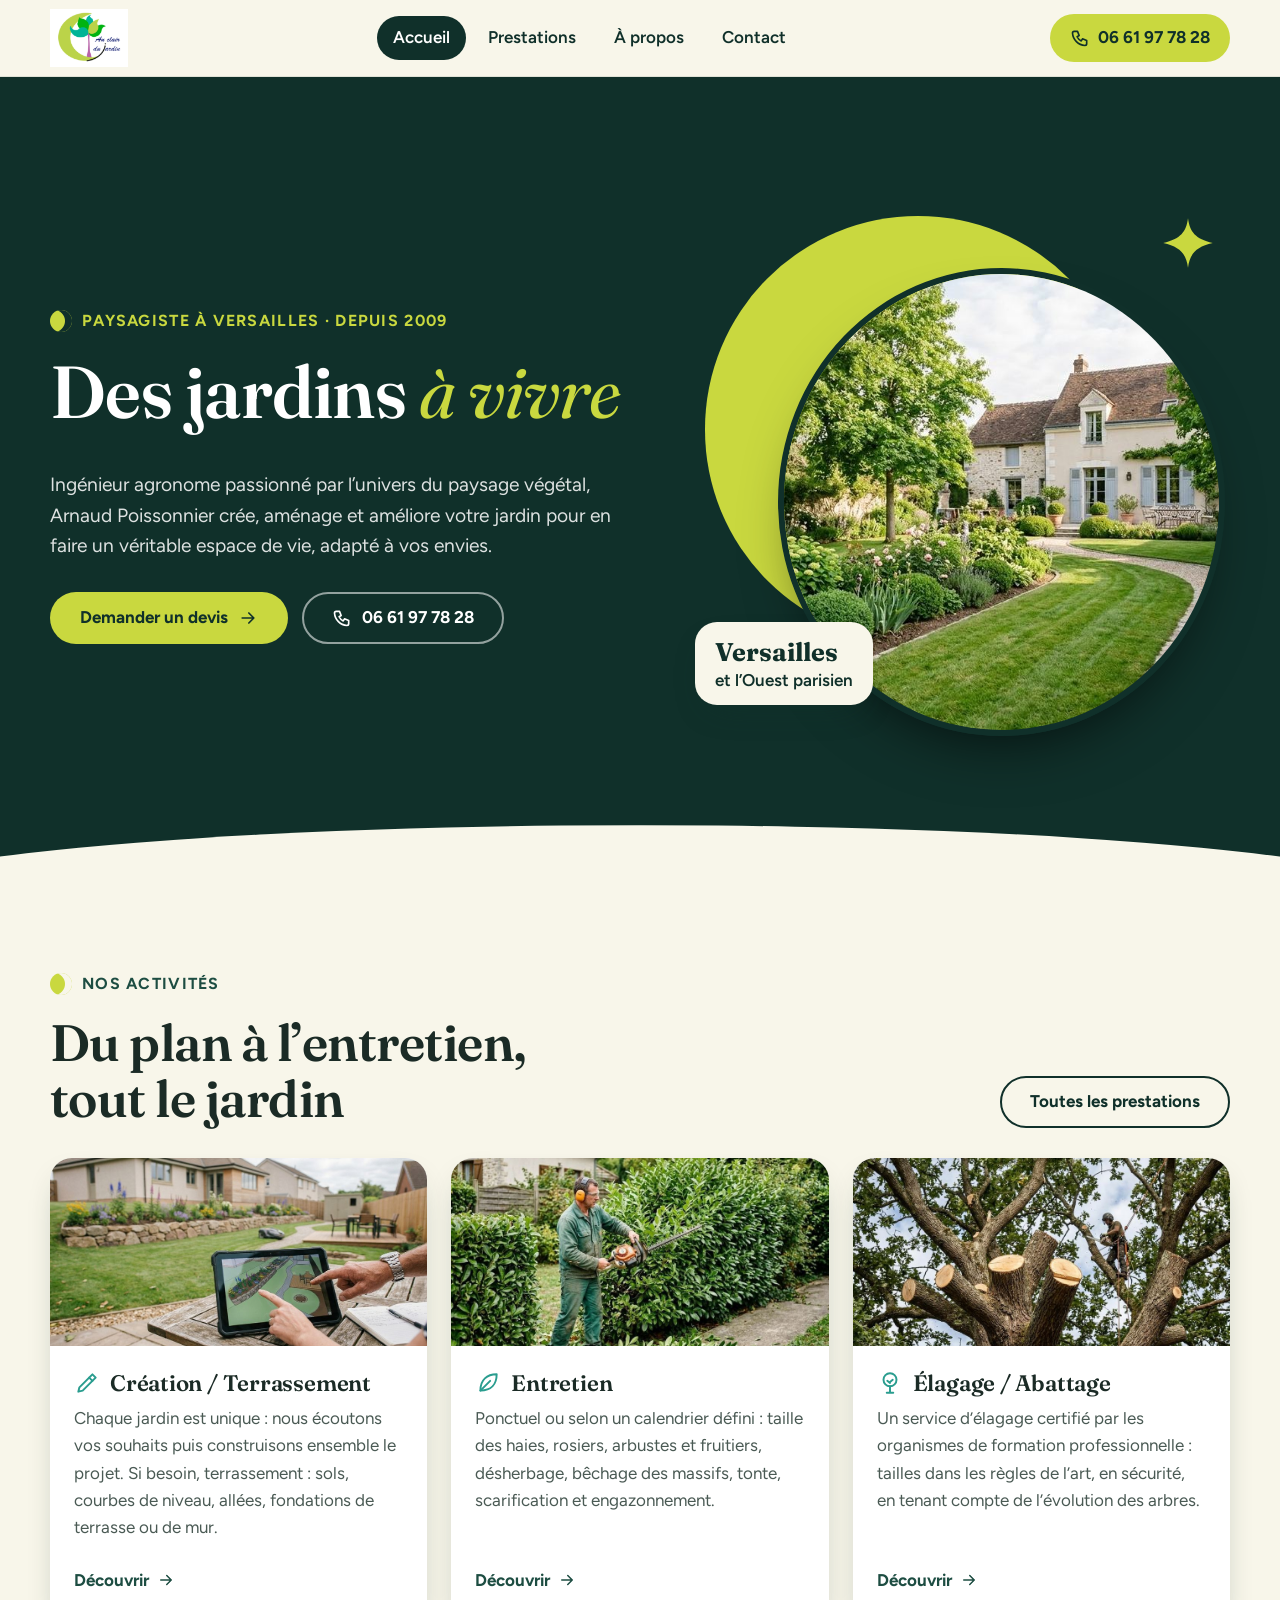
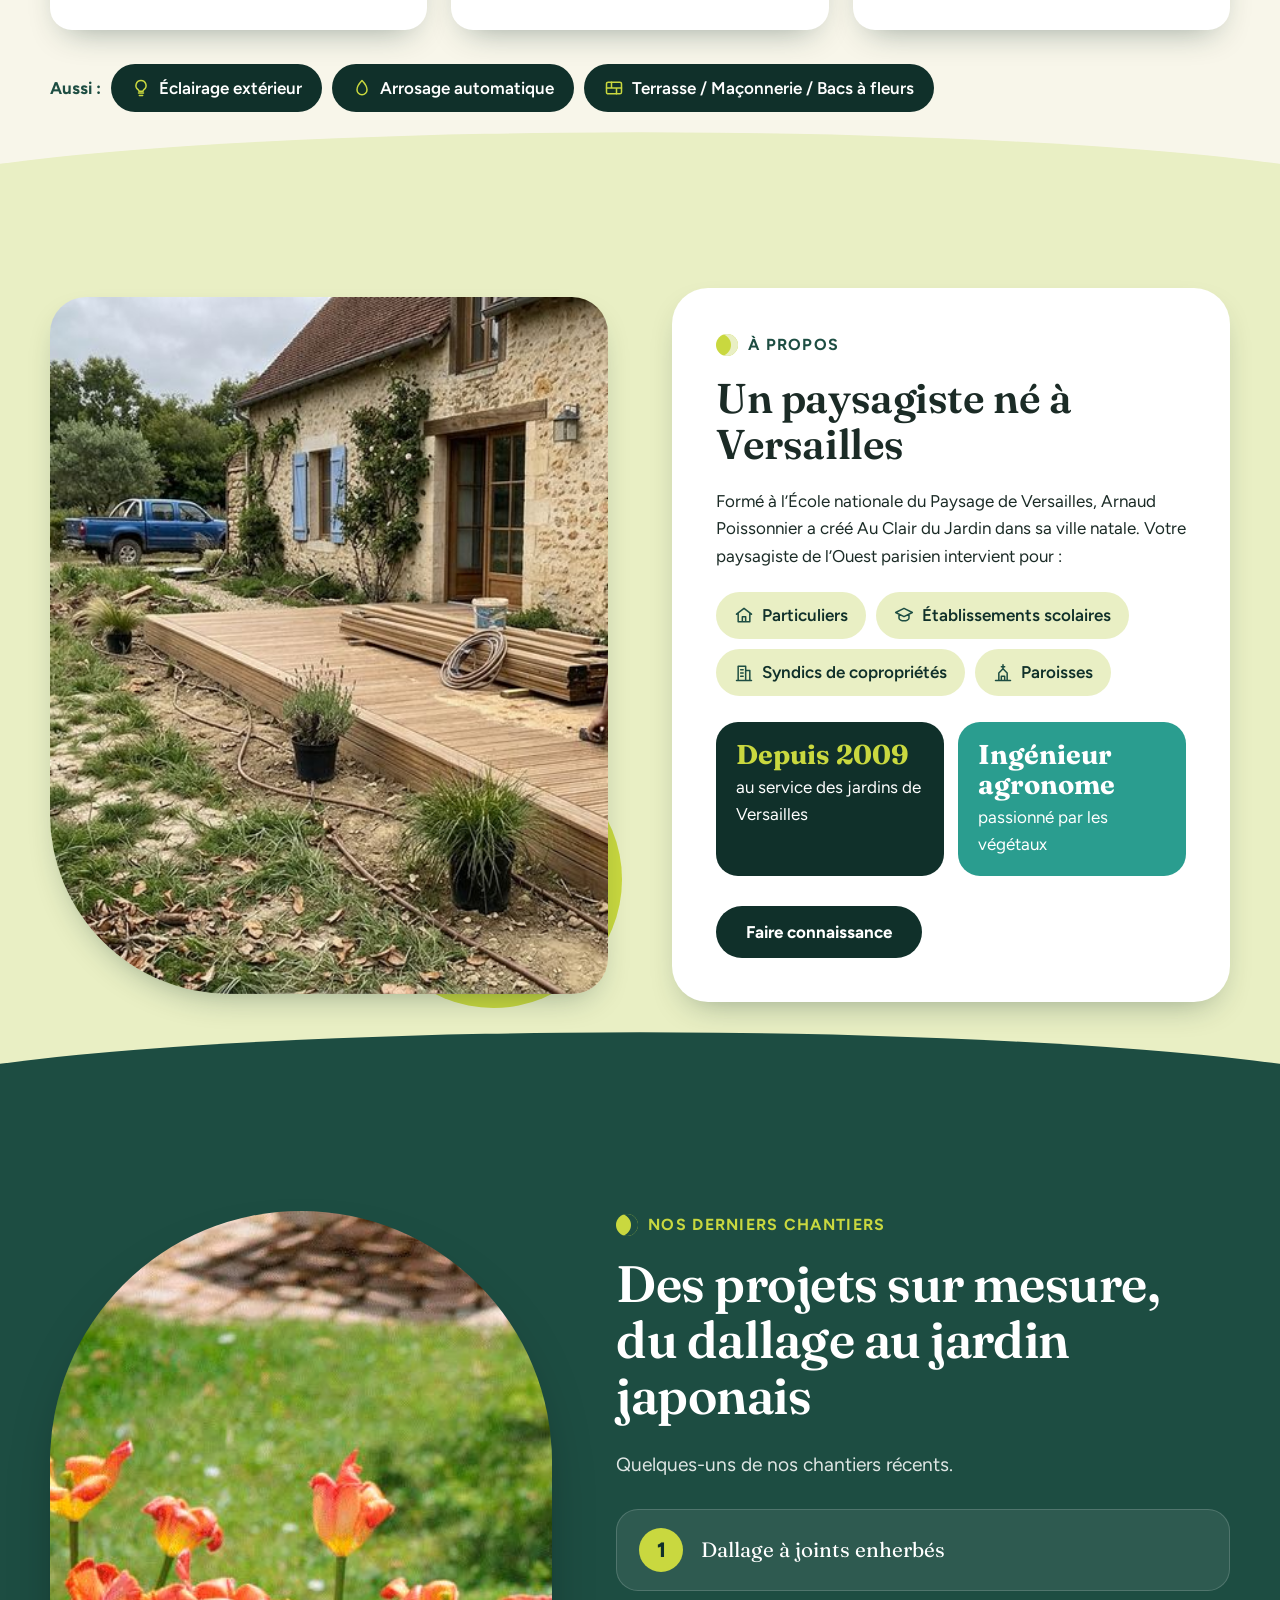
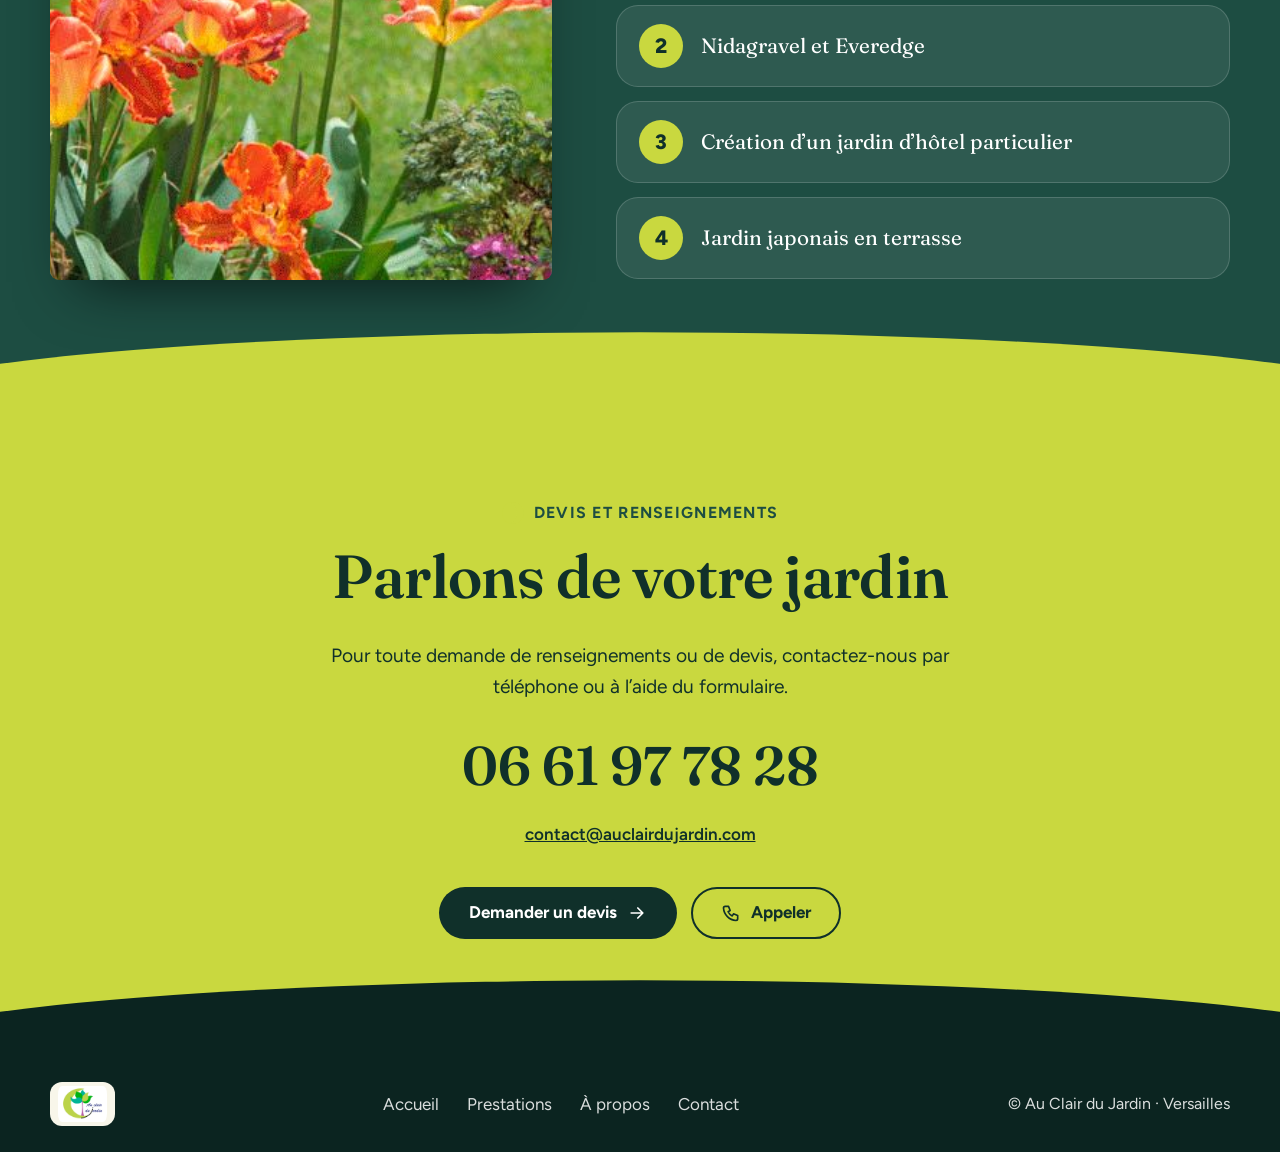
==== index.html @ 2cc24bfe "Maquette : accueil, styles, scripts, images, outil de test Co-Authored-By: Claude Sonnet 5.5 <norepl" ====
<!DOCTYPE html>
<html lang="fr">
<head>
<meta charset="utf-8">
<meta name="viewport" content="width=device-width,initial-scale=1">
<title>Au Clair du Jardin – Paysagiste à Versailles</title>
<meta name="description" content="Au Clair du Jardin, paysagiste à Versailles : création et terrassement, entretien, élagage, éclairage, arrosage, terrasses et maçonnerie paysagère.">
<meta name="robots" content="noindex, nofollow">
<link rel="icon" href="images/logo.png" type="image/png">
<link rel="preconnect" href="https://fonts.googleapis.com">
<link rel="preconnect" href="https://fonts.gstatic.com" crossorigin>
<link rel="stylesheet" href="https://fonts.googleapis.com/css2?family=Figtree:wght@400;600;700;800&family=Fraunces:ital,opsz,wght@0,9..144,500;0,9..144,600;1,9..144,400&display=swap">
<link rel="stylesheet" href="css/style.css">
</head>
<body>
<svg width="0" height="0" style="position:absolute" aria-hidden="true" focusable="false">
  <symbol id="i-tel" viewBox="0 0 24 24"><path fill="none" stroke="currentColor" stroke-width="2" stroke-linecap="round" stroke-linejoin="round" d="M5 4h4l2 5-2.5 1.5a11 11 0 0 0 5 5L15 13l5 2v4a2 2 0 0 1-2 2A16 16 0 0 1 3 6a2 2 0 0 1 2-2z"/></symbol>
  <symbol id="i-plan" viewBox="0 0 24 24"><g fill="none" stroke="currentColor" stroke-width="1.8" stroke-linecap="round" stroke-linejoin="round"><path d="M4 20l1-4L17 4l3 3L8 19z"/><path d="M14 7l3 3"/></g></symbol>
  <symbol id="i-feuille" viewBox="0 0 24 24"><g fill="none" stroke="currentColor" stroke-width="1.8" stroke-linecap="round" stroke-linejoin="round"><path d="M5 19C5 9 11 4 20 4c0 9-5 15-15 15z"/><path d="M5 19l9-9"/></g></symbol>
  <symbol id="i-arbre" viewBox="0 0 24 24"><g fill="none" stroke="currentColor" stroke-width="1.8" stroke-linecap="round" stroke-linejoin="round"><circle cx="12" cy="9" r="6"/><path d="M12 15v6M9 21h6M12 12l-2.5-2M12 11l2.5-2"/></g></symbol>
  <symbol id="i-lampe" viewBox="0 0 24 24"><g fill="none" stroke="currentColor" stroke-width="1.8" stroke-linecap="round" stroke-linejoin="round"><path d="M9 18h6M10 21h4M12 3a6 6 0 0 0-3.5 10.9c.6.5 1 1.2 1 2.1h5c0-.9.4-1.6 1-2.1A6 6 0 0 0 12 3z"/></g></symbol>
  <symbol id="i-goutte" viewBox="0 0 24 24"><g fill="none" stroke="currentColor" stroke-width="1.8" stroke-linecap="round" stroke-linejoin="round"><path d="M12 3s6 6.2 6 11a6 6 0 0 1-12 0c0-4.800 6-11 6-11z"/></g></symbol>
  <symbol id="i-briques" viewBox="0 0 24 24"><g fill="none" stroke="currentColor" stroke-width="1.8" stroke-linecap="round" stroke-linejoin="round"><rect x="3" y="5" width="18" height="14" rx="2"/><path d="M3 12h18M9 5v7M15 12v7"/></g></symbol>
  <symbol id="i-maison" viewBox="0 0 24 24"><g fill="none" stroke="currentColor" stroke-width="1.8" stroke-linecap="round" stroke-linejoin="round"><path d="M3 11l9-7 9 7M5 10v10h14V10M10 20v-6h4v6"/></g></symbol>
  <symbol id="i-ecole" viewBox="0 0 24 24"><g fill="none" stroke="currentColor" stroke-width="1.8" stroke-linecap="round" stroke-linejoin="round"><path d="M2 9l10-5 10 5-10 5zM6 11v5c0 1.500 3 3 6 3s6-1.500 6-3v-5"/></g></symbol>
  <symbol id="i-immeuble" viewBox="0 0 24 24"><g fill="none" stroke="currentColor" stroke-width="1.8" stroke-linecap="round" stroke-linejoin="round"><path d="M5 21V4h9v17M14 9h5v12M3 21h18M8 8h3M8 12h3M8 16h3"/></g></symbol>
  <symbol id="i-eglise" viewBox="0 0 24 24"><g fill="none" stroke="currentColor" stroke-width="1.8" stroke-linecap="round" stroke-linejoin="round"><path d="M12 2v5M10 4.500h4M7 21V12l5-5 5 5v9M3 21h18M10 21v-5h4v5"/></g></symbol>
  <symbol id="i-fleche" viewBox="0 0 24 24"><path fill="none" stroke="currentColor" stroke-width="2" stroke-linecap="round" stroke-linejoin="round" d="M5 12h14M13 6l6 6-6 6"/></symbol>
  <symbol id="i-etoile" viewBox="0 0 24 24"><path fill="currentColor" d="M12 1c.8 6 3.200 9.200 11 11-7.800 1.800-10.200 5-11 11-.8-6-3.200-9.200-11-11 7.800-1.800 10.200-5 11-11z"/></symbol>
</svg>
<a class="skip" href="#contenu">Aller au contenu</a>

<header class="site-header">
  <div class="wrap bar">
    <a class="logo" href="index.html" aria-label="Au Clair du Jardin – accueil"><img src="images/logo.png" width="263" height="195" alt="Au Clair du Jardin"></a>
    <nav class="nav" id="nav" aria-label="Navigation principale">
      <ul class="nav-list">
        <li><a href="index.html" aria-current="page">Accueil</a></li>
        <li><a href="prestations.html">Prestations</a></li>
        <li><a href="a-propos.html">À propos</a></li>
        <li><a href="contact.html">Contact</a></li>
      </ul>
    </nav>
    <div class="bar-actions">
      <a class="call" href="tel:+33661977828" aria-label="Appeler le 06 61 97 78 28"><svg aria-hidden="true"><use href="#i-tel"/></svg><span>06 61 97 78 28</span></a>
      <button class="burger" type="button" aria-expanded="false" aria-controls="nav" aria-label="Ouvrir le menu"><span></span><span></span><span></span></button>
    </div>
  </div>
</header>

<main id="contenu">

<section class="s s-dark hero" aria-labelledby="t-hero">
  <div class="wrap hero-grid">
    <div>
      <span class="eyebrow">Paysagiste à Versailles · depuis 2009</span>
      <h1 id="t-hero">Des jardins <em>à vivre</em></h1>
      <p class="lead">Ingénieur agronome passionné par l’univers du paysage végétal, Arnaud Poissonnier crée, aménage et améliore votre jardin pour en faire un véritable espace de vie, adapté à vos envies.</p>
      <div class="actions">
        <a class="btn btn-lune" href="contact.html">Demander un devis <svg aria-hidden="true"><use href="#i-fleche"/></svg></a>
        <a class="btn btn-contour" href="tel:+33661977828"><svg aria-hidden="true"><use href="#i-tel"/></svg>06 61 97 78 28</a>
      </div>
    </div>
    <div class="moon">
      <div class="photo"><img src="images/jardin-entretien.jpg" width="1100" height="600" alt="Jardin paysager avec allée de gravier, pelouse tondue et massifs fleuris devant une maison de pierre"></div>
      <svg class="etoile" aria-hidden="true"><use href="#i-etoile"/></svg>
      <div class="badge"><b>Versailles</b>et l’Ouest parisien</div>
    </div>
  </div>
</section>

<section class="s prest" id="prestations" aria-labelledby="t-prest">
  <div class="wrap">
    <div class="tete rv">
      <div>
        <span class="eyebrow">Nos activités</span>
        <h2 id="t-prest">Du plan à l’entretien, tout le jardin</h2>
      </div>
      <a class="btn btn-contour-nuit" href="prestations.html">Toutes les prestations</a>
    </div>
    <div class="cartes">
      <article class="carte rv">
        <div class="vis"><img src="images/conception-jardin.jpg" width="1000" height="545" loading="lazy" alt="Projet de jardin présenté sur une tablette, devant un jardin aménagé"></div>
        <div class="corps"><h3><svg aria-hidden="true"><use href="#i-plan"/></svg>Création / Terrassement</h3>
        <p>Chaque jardin est unique : nous écoutons vos souhaits puis construisons ensemble le projet. Si besoin, terrassement : sols, courbes de niveau, allées, fondations de terrasse ou de mur.</p>
        <a class="plus" href="prestations.html#creation">Découvrir <svg width="18" height="18" aria-hidden="true"><use href="#i-fleche"/></svg></a></div>
      </article>
      <article class="carte rv">
        <div class="vis"><img src="images/taille-haies.jpg" width="900" height="672" loading="lazy" alt="Jardinier taillant une haie au taille-haie électrique"></div>
        <div class="corps"><h3><svg aria-hidden="true"><use href="#i-feuille"/></svg>Entretien</h3>
        <p>Ponctuel ou selon un calendrier défini : taille des haies, rosiers, arbustes et fruitiers, désherbage, bêchage des massifs, tonte, scarification et engazonnement.</p>
        <a class="plus" href="prestations.html#entretien">Découvrir <svg width="18" height="18" aria-hidden="true"><use href="#i-fleche"/></svg></a></div>
      </article>
      <article class="carte rv">
        <div class="vis"><img src="images/elagage-arbre.jpg" width="900" height="491" loading="lazy" alt="Grand arbre élagué, avec un grimpeur dans la couronne"></div>
        <div class="corps"><h3><svg aria-hidden="true"><use href="#i-arbre"/></svg>Élagage / Abattage</h3>
        <p>Un service d’élagage certifié par les organismes de formation professionnelle : tailles dans les règles de l’art, en sécurité, en tenant compte de l’évolution des arbres.</p>
        <a class="plus" href="prestations.html#elagage">Découvrir <svg width="18" height="18" aria-hidden="true"><use href="#i-fleche"/></svg></a></div>
      </article>
    </div>
    <ul class="aussi rv">
      <li><span>Aussi :</span></li>
      <li><a href="prestations.html#eclairage"><svg aria-hidden="true"><use href="#i-lampe"/></svg>Éclairage extérieur</a></li>
      <li><a href="prestations.html#arrosage"><svg aria-hidden="true"><use href="#i-goutte"/></svg>Arrosage automatique</a></li>
      <li><a href="prestations.html#terrasse"><svg aria-hidden="true"><use href="#i-briques"/></svg>Terrasse / Maçonnerie / Bacs à fleurs</a></li>
    </ul>
  </div>
</section>

<section class="s apropos" aria-labelledby="t-ap">
  <div class="wrap ap-grid">
    <div class="ap-photo rv"><img src="images/terrasse-bois.jpg" width="1000" height="545" loading="lazy" alt="Pose d’une terrasse en bois devant une maison de pierre aux volets bleus"></div>
    <div class="carte-ap rv">
      <span class="eyebrow">À propos</span>
      <h2 id="t-ap">Un paysagiste né à Versailles</h2>
      <p>Formé à l’École nationale du Paysage de Versailles, Arnaud Poissonnier a créé Au Clair du Jardin dans sa ville natale. Votre paysagiste de l’Ouest parisien intervient pour :</p>
      <ul class="pour">
        <li><svg aria-hidden="true"><use href="#i-maison"/></svg>Particuliers</li>
        <li><svg aria-hidden="true"><use href="#i-ecole"/></svg>Établissements scolaires</li>
        <li><svg aria-hidden="true"><use href="#i-immeuble"/></svg>Syndics de copropriétés</li>
        <li><svg aria-hidden="true"><use href="#i-eglise"/></svg>Paroisses</li>
      </ul>
      <div class="faits">
        <div class="fait"><b>Depuis 2009</b>au service des jardins de Versailles</div>
        <div class="fait"><b>Ingénieur agronome</b>passionné par les végétaux</div>
      </div>
      <div class="actions"><a class="btn btn-nuit" href="a-propos.html">Faire connaissance</a></div>
    </div>
  </div>
</section>

<section class="s s-dark chantiers" aria-labelledby="t-ch">
  <div class="wrap ch-grid">
    <div class="ch-photo rv"><img src="images/tulipes-jardin.jpg" width="1000" height="465" loading="lazy" alt="Tulipes orange et roses dans un massif, au bord d’une pelouse"></div>
    <div class="rv">
      <span class="eyebrow">Nos derniers chantiers</span>
      <h2 id="t-ch">Des projets sur mesure, du dallage au jardin japonais</h2>
      <p class="lead">Quelques-uns de nos chantiers récents.</p>
      <ol class="ch-liste">
        <li>Dallage à joints enherbés</li>
        <li>Nidagravel et Everedge</li>
        <li>Création d’un jardin d’hôtel particulier</li>
        <li>Jardin japonais en terrasse</li>
      </ol>
    </div>
  </div>
</section>

<section class="s cta" aria-labelledby="t-cta">
  <div class="wrap rv">
    <span class="eyebrow">Devis et renseignements</span>
    <h2 id="t-cta">Parlons de votre jardin</h2>
    <p class="lead" style="margin-inline:auto;color:var(--nuit)">Pour toute demande de renseignements ou de devis, contactez-nous par téléphone ou à l’aide du formulaire.</p>
    <a class="tel" href="tel:+33661977828">06 61 97 78 28</a>
    <a class="mail" href="mailto:contact@auclairdujardin.com">contact@auclairdujardin.com</a>
    <div class="actions">
      <a class="btn btn-nuit" href="contact.html">Demander un devis <svg aria-hidden="true"><use href="#i-fleche"/></svg></a>
      <a class="btn btn-contour-nuit" href="tel:+33661977828"><svg aria-hidden="true"><use href="#i-tel"/></svg>Appeler</a>
    </div>
  </div>
</section>

</main>

<footer class="site-footer">
  <div class="wrap pied">
    <img src="images/logo.png" width="263" height="195" alt="Au Clair du Jardin" loading="lazy">
    <ul>
      <li><a href="index.html">Accueil</a></li>
      <li><a href="prestations.html">Prestations</a></li>
      <li><a href="a-propos.html">À propos</a></li>
      <li><a href="contact.html">Contact</a></li>
    </ul>
    <small>© Au Clair du Jardin · Versailles</small>
  </div>
</footer>
<script src="js/main.js"></script>
</body>
</html>
---- css/style.css ----
:root{
  --nuit:#10302A;--nuit-2:#0B2420;--foret:#1D4D42;--lune:#C9D83F;--lune-pale:#E9EFC4;
  --creme:#F8F6EA;--blanc:#FFFFFF;--encre:#1B2B26;--gris:#4A5A54;--teal:#2A9D8F;--prune:#7B4A86;
  --r:22px;--r-lg:36px;--ombre:0 14px 34px -16px rgba(16,48,42,.45);
  --titre:"Fraunces",Georgia,"Times New Roman",serif;--texte:"Figtree",system-ui,-apple-system,"Segoe UI",Roboto,sans-serif;
  --h-header:76px;--wrap:1180px;
}
*{box-sizing:border-box}
html{scroll-behavior:smooth;scroll-padding-top:calc(var(--h-header) + 12px)}
body{margin:0;font-family:var(--texte);font-size:1.0625rem;line-height:1.6;color:var(--encre);background:var(--creme);-webkit-text-size-adjust:100%}
img{max-width:100%;height:auto;display:block}
a{color:inherit}
h1,h2,h3{font-family:var(--titre);font-weight:600;line-height:1.1;margin:0 0 .5em;letter-spacing:-.01em}
h1{font-size:clamp(2.6rem,6vw,4.6rem)}
h2{font-size:clamp(2rem,4vw,3.2rem)}
h3{font-size:1.4rem}
p{margin:0 0 1em}
em{font-style:italic;color:inherit}
.wrap{width:min(100% - 40px,var(--wrap));margin-inline:auto}
:focus-visible{outline:3px solid var(--teal);outline-offset:3px;border-radius:6px}
.sr{position:absolute;width:1px;height:1px;overflow:hidden;clip:rect(0 0 0 0);white-space:nowrap}
.skip{position:absolute;left:12px;top:-60px;background:var(--nuit);color:#fff;padding:12px 18px;border-radius:12px;z-index:200}
.skip:focus{top:10px}

/* Boutons */
.btn{display:inline-flex;align-items:center;justify-content:center;gap:10px;min-height:52px;padding:0 28px;border-radius:999px;font-weight:700;font-size:1.0625rem;text-decoration:none;border:2px solid transparent;cursor:pointer;transition:transform .2s,background .2s,color .2s,box-shadow .2s}
.btn:hover{transform:translateY(-2px)}
.btn svg{width:20px;height:20px;flex:none}
.btn-lune{background:var(--lune);color:var(--nuit)}
.btn-lune:hover{background:#D8E659;box-shadow:0 10px 24px -10px rgba(201,216,63,.8)}
.btn-contour{border-color:rgba(255,255,255,.55);color:#fff}
.btn-contour:hover{background:rgba(255,255,255,.12)}
.btn-nuit{background:var(--nuit);color:#fff}
.btn-nuit:hover{background:var(--foret)}
.btn-contour-nuit{border-color:var(--nuit);color:var(--nuit)}
.btn-contour-nuit:hover{background:rgba(16,48,42,.08)}

/* En-tête */
.site-header{position:sticky;top:0;z-index:100;background:rgba(248,246,234,.96);backdrop-filter:blur(8px);border-bottom:1px solid rgba(16,48,42,.1)}
.bar{display:flex;align-items:center;justify-content:space-between;gap:16px;height:var(--h-header)}
.logo{display:flex;align-items:center;flex:none}
.logo img{height:58px;width:auto}
.nav-list{display:flex;gap:6px;list-style:none;margin:0;padding:0}
.nav-list a{display:flex;align-items:center;min-height:44px;padding:0 16px;border-radius:999px;text-decoration:none;font-weight:600;color:var(--nuit);transition:background .2s}
.nav-list a:hover{background:var(--lune-pale)}
.nav-list a[aria-current="page"]{background:var(--nuit);color:#fff}
.bar-actions{display:flex;align-items:center;gap:10px}
.call{display:inline-flex;align-items:center;gap:8px;min-height:48px;padding:0 20px;border-radius:999px;background:var(--lune);color:var(--nuit);font-weight:700;text-decoration:none;white-space:nowrap}
.call:hover{background:#D8E659}
.call svg{width:20px;height:20px}
.burger{display:none;width:48px;height:48px;border:2px solid var(--nuit);border-radius:50%;background:transparent;cursor:pointer;align-items:center;justify-content:center;flex-direction:column;gap:5px;padding:0}
.burger span{display:block;width:20px;height:2px;background:var(--nuit);border-radius:2px;transition:transform .25s,opacity .2s}
.burger[aria-expanded="true"] span:nth-child(1){transform:translateY(7px) rotate(45deg)}
.burger[aria-expanded="true"] span:nth-child(2){opacity:0}
.burger[aria-expanded="true"] span:nth-child(3){transform:translateY(-7px) rotate(-45deg)}

/* Sections et transitions courbes */
.s{position:relative;background:var(--bg);color:var(--fg,var(--encre));min-height:100svh;padding:clamp(48px,5.5vw,76px) 0 clamp(72px,7.5vw,104px);display:flex;align-items:center}
.s>.wrap{width:min(100% - 40px,var(--wrap))}
.s::after{content:"";position:absolute;left:0;right:0;bottom:-1px;height:clamp(40px,6vw,84px);background:var(--next);clip-path:ellipse(62% 100% at 50% 100%);pointer-events:none}
.s-dark{--fg:#fff}
.eyebrow{display:inline-flex;align-items:center;gap:10px;font-weight:700;letter-spacing:.08em;text-transform:uppercase;font-size:1rem;color:var(--foret);margin-bottom:18px}
.eyebrow::before{content:"";width:22px;height:22px;border-radius:50%;background:var(--lune);box-shadow:inset -7px 0 0 0 var(--bg)}
.s-dark .eyebrow{color:var(--lune)}
.lead{font-size:1.2rem;color:var(--gris);max-width:58ch}
.s-dark .lead{color:rgba(255,255,255,.86)}

/* Héro */
.hero{--bg:var(--nuit);--next:var(--creme);min-height:calc(100svh - var(--h-header))}
.hero-grid{display:grid;grid-template-columns:1.05fr .95fr;gap:clamp(32px,5vw,72px);align-items:center}
.hero h1{color:#fff}
.hero h1 em{color:var(--lune);font-weight:400}
.actions{display:flex;flex-wrap:wrap;gap:14px;margin-top:30px}
.moon{position:relative;width:min(100%,520px);aspect-ratio:1;margin-inline:auto}
.moon::before{content:"";position:absolute;inset:0 18% 18% 0;border-radius:50%;background:var(--lune)}
.moon .photo{position:absolute;inset:10% 0 0 14%;border-radius:50%;overflow:hidden;box-shadow:0 30px 60px -28px rgba(0,0,0,.7);border:6px solid var(--nuit)}
.moon .photo img{width:100%;height:100%;object-fit:cover}
.moon .etoile{position:absolute;right:2%;top:0;width:54px;height:54px;color:var(--lune)}
.badge{position:absolute;left:-2%;bottom:6%;background:var(--creme);color:var(--nuit);border-radius:var(--r);padding:14px 20px;box-shadow:var(--ombre);font-weight:600;line-height:1.3}
.badge b{display:block;font-family:var(--titre);font-size:1.6rem}

/* Prestations */
.prest{--bg:var(--creme);--next:var(--lune-pale)}
.tete{display:flex;justify-content:space-between;align-items:flex-end;gap:24px;flex-wrap:wrap;margin-bottom:30px}
.tete h2{margin:0;max-width:16ch}
.cartes{display:grid;grid-template-columns:repeat(3,1fr);gap:24px}
.carte{background:var(--blanc);border-radius:var(--r);overflow:hidden;box-shadow:var(--ombre);display:flex;flex-direction:column;transition:transform .25s}
.carte:hover{transform:translateY(-6px)}
.carte .vis{aspect-ratio:2/1;overflow:hidden;position:relative}
.carte .vis img{width:100%;height:100%;object-fit:cover}
.carte .vis.ico{display:grid;place-items:center;background:var(--nuit);color:var(--lune)}
.carte .vis.ico.b{background:var(--teal);color:#fff}
.carte .vis.ico svg{width:92px;height:92px}
.carte .vis.ico::before{content:"";position:absolute;right:-30px;top:-30px;width:120px;height:120px;border-radius:50%;background:rgba(255,255,255,.1)}
.carte .corps{padding:24px 24px 28px;display:flex;flex-direction:column;flex:1}
.carte h3{display:flex;align-items:center;gap:10px;margin-bottom:.4em}
.carte h3 svg{width:26px;height:26px;color:var(--teal);flex:none}
.carte p{color:var(--gris);margin-bottom:1em}
.carte a.plus{margin-top:auto;font-weight:700;color:var(--foret);text-decoration:none;display:inline-flex;align-items:center;gap:8px;min-height:44px}
.carte a.plus:hover{text-decoration:underline}

.aussi{display:flex;flex-wrap:wrap;align-items:center;gap:10px;list-style:none;padding:0;margin:34px 0 0}
.aussi span{font-weight:700;color:var(--foret)}
.aussi a{display:inline-flex;align-items:center;gap:8px;min-height:48px;padding:0 20px;border-radius:999px;background:var(--nuit);color:#fff;font-weight:600;text-decoration:none;transition:background .2s}
.aussi a:hover{background:var(--teal)}
.aussi svg{width:20px;height:20px;color:var(--lune)}
/* À propos */
.apropos{--bg:var(--lune-pale);--next:var(--foret)}
.ap-grid{display:grid;grid-template-columns:1fr 1fr;gap:clamp(28px,5vw,72px);align-items:center}
.ap-photo{position:relative;isolation:isolate}
.ap-photo img{border-radius:var(--r-lg) var(--r-lg) var(--r-lg) 180px;aspect-ratio:4/5;object-fit:cover;width:100%;box-shadow:var(--ombre)}
.ap-photo::after{content:"";position:absolute;right:-14px;bottom:-14px;width:46%;aspect-ratio:1;border-radius:50%;background:var(--lune);z-index:-1}
.carte-ap{background:var(--blanc);border-radius:var(--r-lg);padding:clamp(26px,4vw,44px);box-shadow:var(--ombre)}
.carte-ap h2{font-size:clamp(1.8rem,3.4vw,2.6rem)}
.pour{display:flex;flex-wrap:wrap;gap:10px;list-style:none;padding:0;margin:22px 0 0}
.pour li{display:inline-flex;align-items:center;gap:8px;padding:10px 18px;border-radius:999px;background:var(--lune-pale);font-weight:600;color:var(--nuit);min-height:44px}
.pour li svg{width:20px;height:20px;color:var(--foret)}
.faits{display:grid;grid-template-columns:repeat(2,1fr);gap:14px;margin-top:26px}
.fait{border-radius:var(--r);padding:18px 20px;background:var(--nuit);color:#fff}
.fait:nth-child(2){background:var(--teal)}
.fait b{display:block;font-family:var(--titre);font-size:1.7rem;line-height:1.1;color:var(--lune);margin-bottom:4px}
.fait:nth-child(2) b{color:#fff}

/* Chantiers */
.chantiers{--bg:var(--foret);--next:var(--lune)}
.ch-grid{display:grid;grid-template-columns:.9fr 1.1fr;gap:clamp(28px,5vw,72px);align-items:center}
.ch-photo{position:relative}
.ch-photo img{width:100%;aspect-ratio:3/4;object-fit:cover;object-position:18% center;border-radius:999px 999px var(--r-lg) var(--r-lg);box-shadow:0 30px 60px -28px rgba(0,0,0,.7)}
.ch-liste{list-style:none;padding:0;margin:28px 0 0;display:grid;gap:14px;counter-reset:c}
.ch-liste li{counter-increment:c;display:flex;align-items:center;gap:18px;background:rgba(255,255,255,.08);border:1px solid rgba(255,255,255,.16);border-radius:var(--r);padding:18px 22px;font-family:var(--titre);font-size:1.3rem}
.ch-liste li::before{content:counter(c);flex:none;width:44px;height:44px;border-radius:50%;background:var(--lune);color:var(--nuit);display:grid;place-items:center;font-family:var(--texte);font-weight:800}
.ch-liste li span{display:block;font-family:var(--texte);font-size:1rem;color:rgba(255,255,255,.8)}

/* Appel final */
.cta{--bg:var(--lune);--next:var(--nuit-2);--fg:var(--nuit);min-height:72svh;text-align:center}
.cta .wrap{max-width:860px}
.cta h2{font-size:clamp(2.2rem,5vw,3.8rem)}
.cta .tel{display:block;font-family:var(--titre);font-size:clamp(2rem,6vw,3.4rem);font-weight:600;color:var(--nuit);text-decoration:none;margin:10px 0 4px}
.cta .tel:hover{text-decoration:underline}
.cta .mail{font-weight:600;color:var(--nuit);display:inline-flex;align-items:center;min-height:44px}
.cta .actions{justify-content:center}

/* Pied de page */
.site-footer{background:var(--nuit-2);color:rgba(255,255,255,.85);padding:26px 0}
.pied{display:flex;flex-wrap:wrap;align-items:center;justify-content:space-between;gap:14px 28px}
.pied img{height:44px;width:auto;background:var(--creme);border-radius:12px;padding:4px 8px}
.pied ul{display:flex;flex-wrap:wrap;gap:4px 8px;list-style:none;margin:0;padding:0}
.pied ul a{display:inline-flex;align-items:center;min-height:44px;padding:0 10px;text-decoration:none}
.pied ul a:hover{text-decoration:underline}
.pied small{font-size:1rem}

/* Animations discrètes */
.rv{opacity:0;transform:translateY(22px);transition:opacity .7s,transform .7s}
.rv.on{opacity:1;transform:none}
@media (prefers-reduced-motion:reduce){.rv{opacity:1;transform:none;transition:none}html{scroll-behavior:auto}.btn,.carte{transition:none}}

/* Responsive */
@media (max-width:980px){
  .burger{display:flex}
  .nav{position:fixed;left:0;right:0;top:var(--h-header);background:var(--creme);padding:14px 20px 22px;border-bottom:1px solid rgba(16,48,42,.15);box-shadow:0 24px 30px -20px rgba(16,48,42,.4);display:none}
  .nav.open{display:block}
  .nav-list{flex-direction:column;gap:4px}
  .nav-list a{min-height:48px;font-size:1.125rem}
  .hero-grid,.ap-grid,.ch-grid{grid-template-columns:1fr}
  .moon{width:min(100%,420px)}
  .cartes{grid-template-columns:repeat(2,1fr)}
  .ch-photo{max-width:380px;margin-inline:auto}
  .ap-photo{max-width:460px;margin-inline:auto}
  .s{min-height:auto}
  .hero{min-height:auto}
}
@media (max-width:640px){
  :root{--h-header:68px}
  .logo img{height:50px}
  .call span{display:none}
  .call{width:48px;padding:0;justify-content:center}
  .cartes{grid-template-columns:1fr}
  .faits{grid-template-columns:1fr}
  .actions .btn{width:100%}
  .badge{left:0}
}
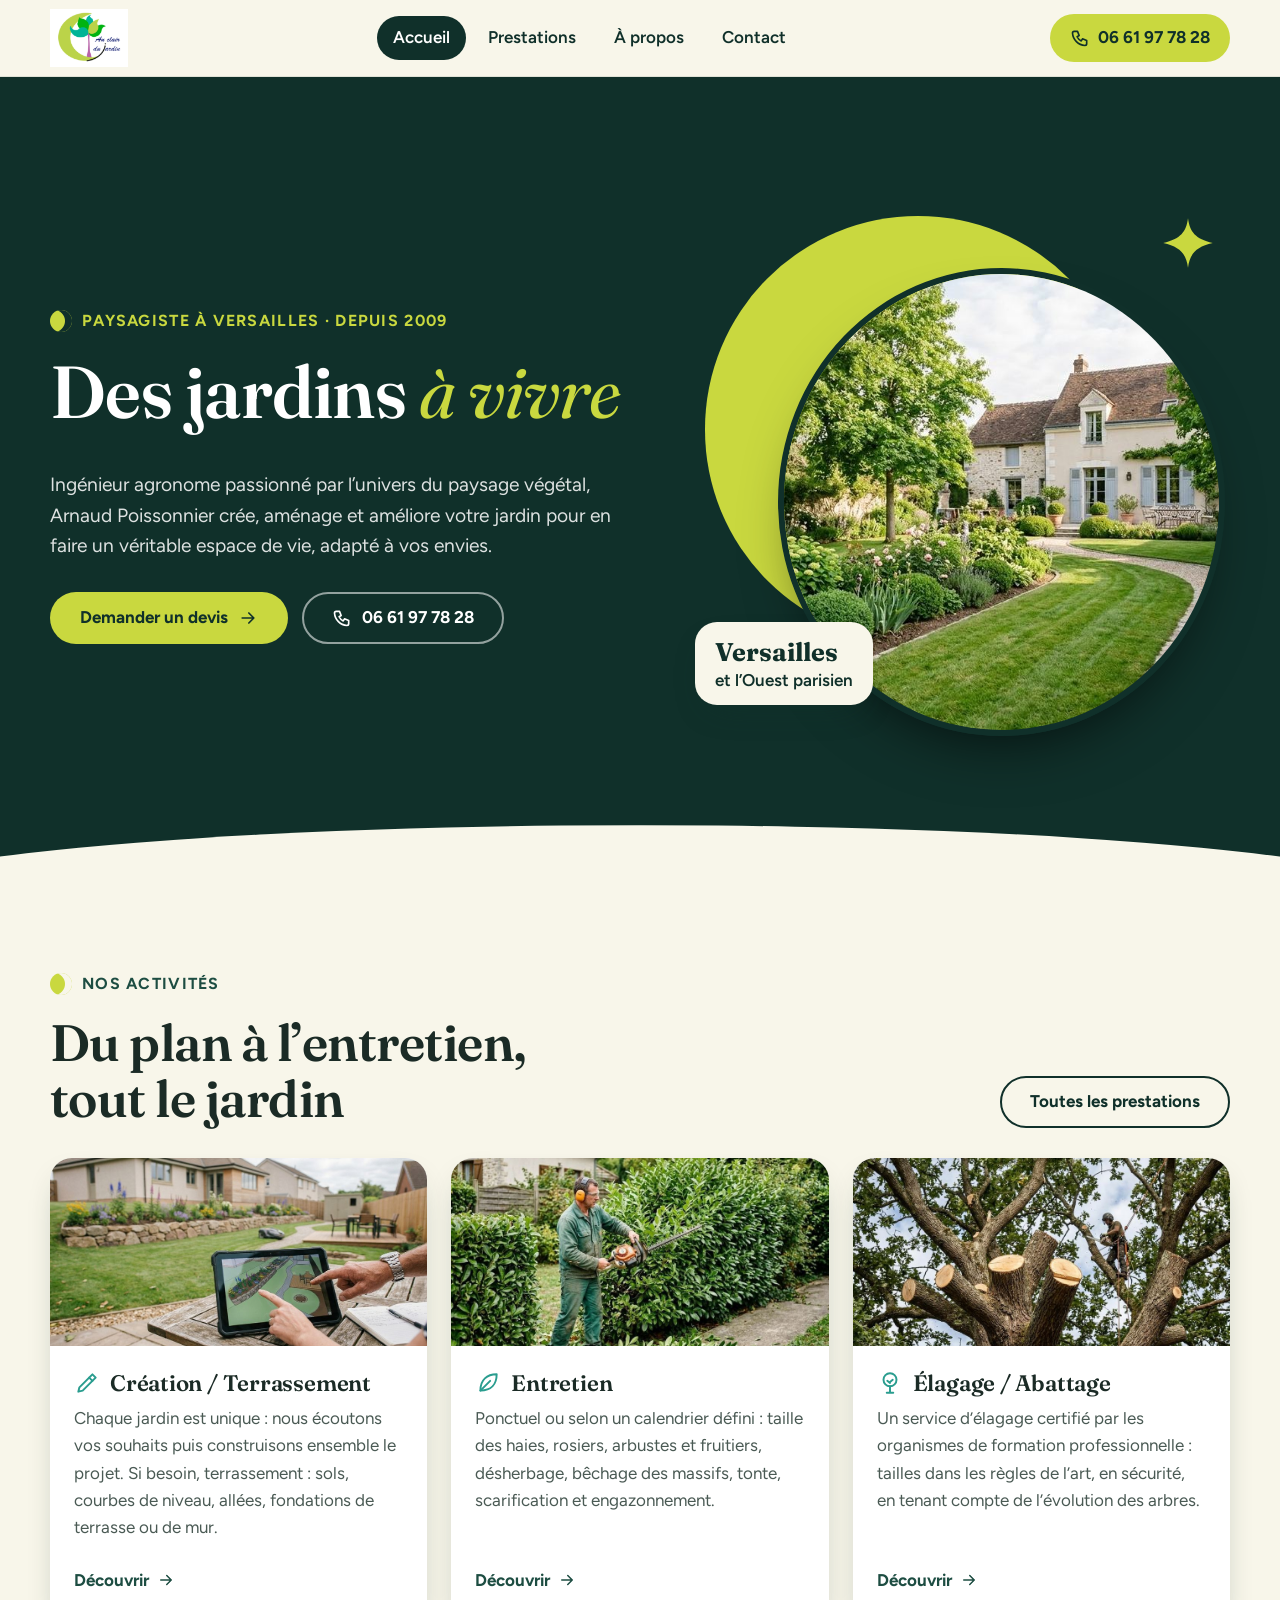
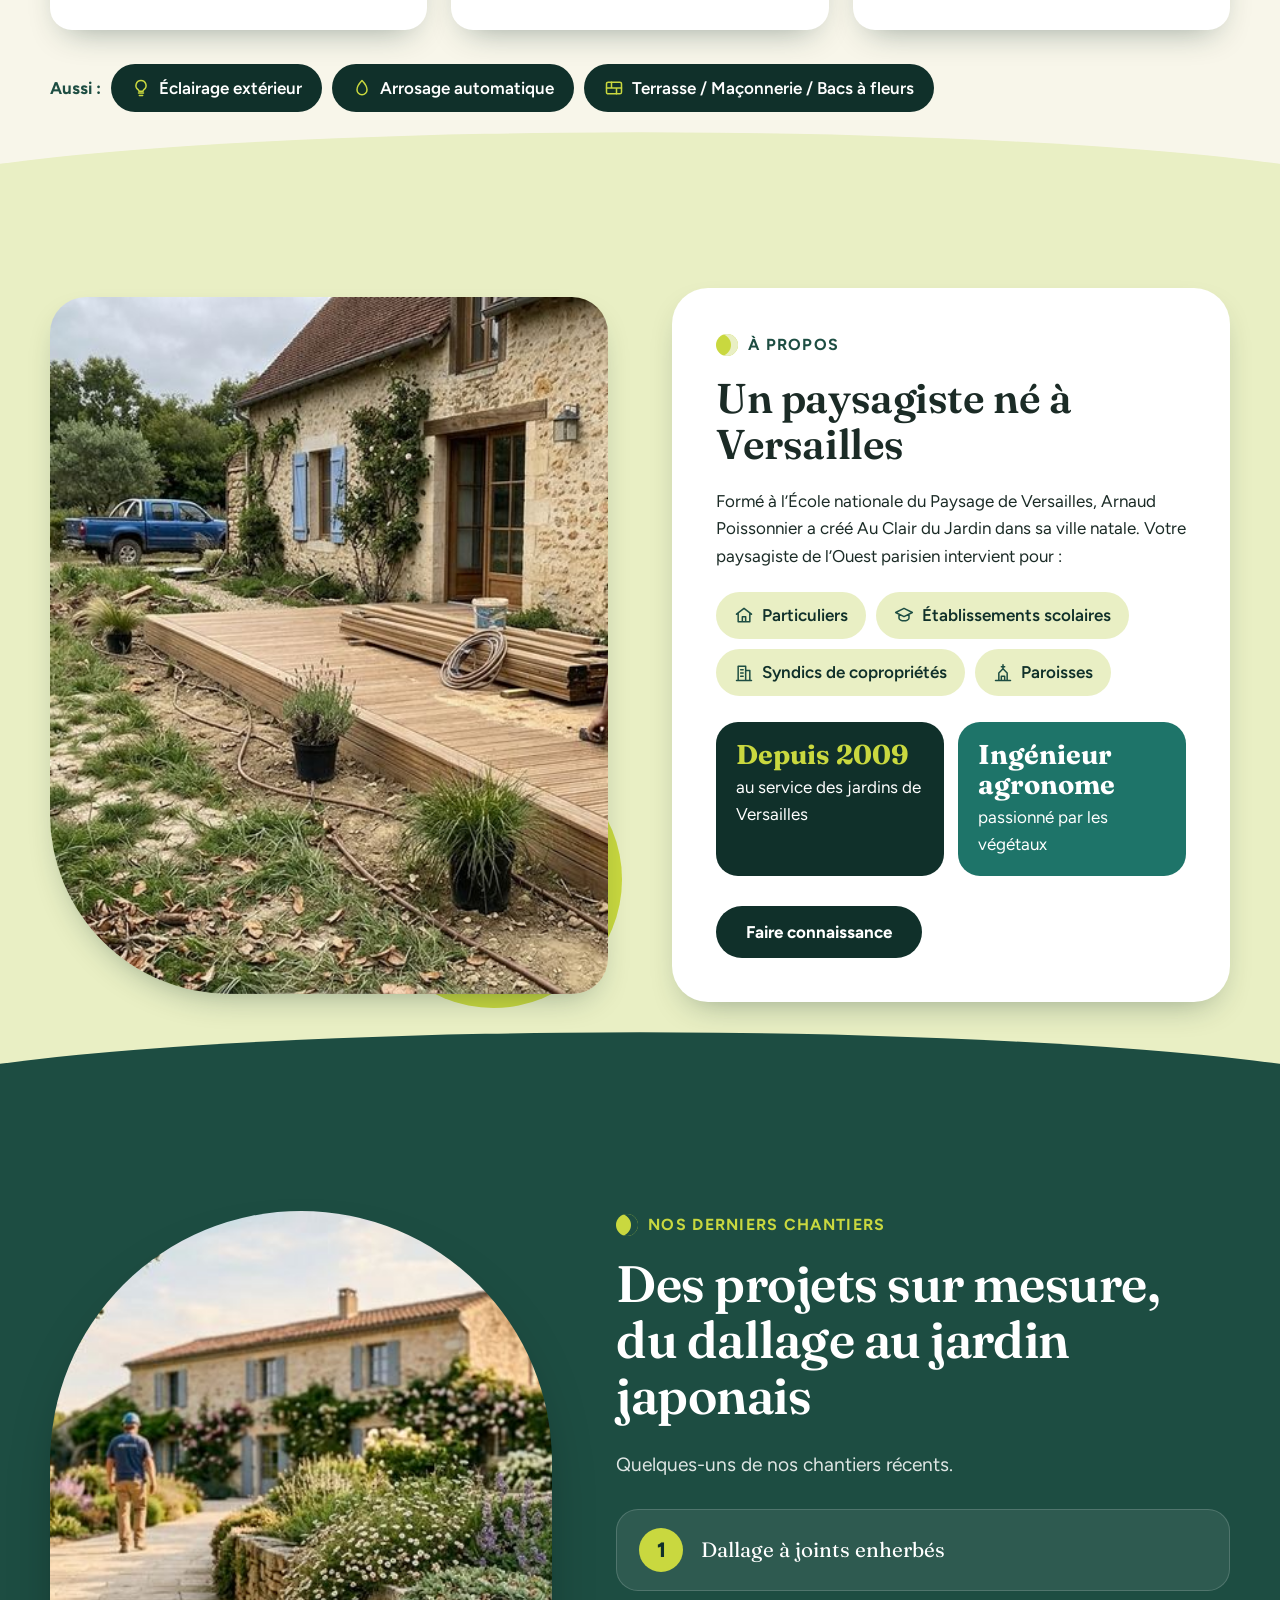
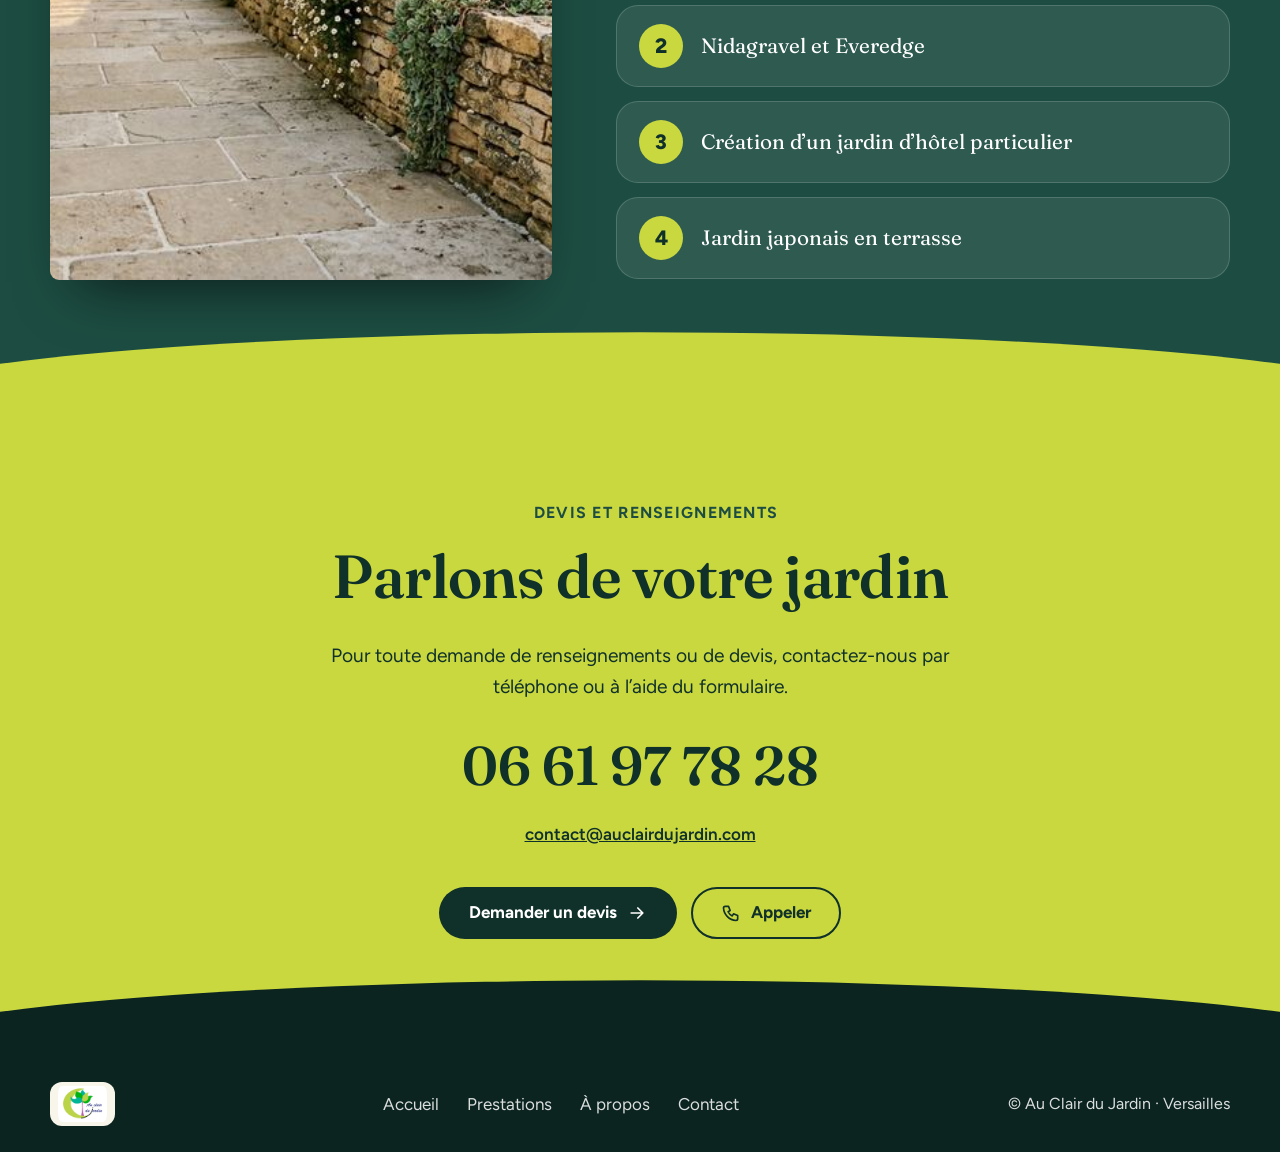
==== commit 540993be: "Pages prestations, à propos, contact ; formulaire ; README Co-Authored-By: Claude Sonnet 5.5 <norepl" ====
--- a/index.html
+++ b/index.html
@@ -32,7 +32,7 @@
 
 <header class="site-header">
   <div class="wrap bar">
-    <a class="logo" href="index.html" aria-label="Au Clair du Jardin – accueil"><img src="images/logo.png" width="263" height="195" alt="Au Clair du Jardin"></a>
+    <a class="logo" href="https://webaunet.github.io/au-clair-du-jardin/" aria-label="Au Clair du Jardin – accueil"><img src="images/logo.png" width="263" height="195" alt="Au Clair du Jardin"></a>
     <nav class="nav" id="nav" aria-label="Navigation principale">
       <ul class="nav-list">
         <li><a href="index.html" aria-current="page">Accueil</a></li>
@@ -131,7 +131,7 @@
 
 <section class="s s-dark chantiers" aria-labelledby="t-ch">
   <div class="wrap ch-grid">
-    <div class="ch-photo rv"><img src="images/tulipes-jardin.jpg" width="1000" height="465" loading="lazy" alt="Tulipes orange et roses dans un massif, au bord d’une pelouse"></div>
+    <div class="ch-photo rv"><img src="images/allee-dallee.jpg" width="900" height="491" loading="lazy" alt="Allée dallée en pierre claire longeant un muret fleuri, devant une maison"></div>
     <div class="rv">
       <span class="eyebrow">Nos derniers chantiers</span>
       <h2 id="t-ch">Des projets sur mesure, du dallage au jardin japonais</h2>
--- a/css/style.css
+++ b/css/style.css
@@ -1,6 +1,6 @@
 :root{
   --nuit:#10302A;--nuit-2:#0B2420;--foret:#1D4D42;--lune:#C9D83F;--lune-pale:#E9EFC4;
-  --creme:#F8F6EA;--blanc:#FFFFFF;--encre:#1B2B26;--gris:#4A5A54;--teal:#2A9D8F;--prune:#7B4A86;
+  --creme:#F8F6EA;--blanc:#FFFFFF;--encre:#1B2B26;--gris:#4A5A54;--teal:#2A9D8F;--teal-d:#1E7469;--prune:#7B4A86;
   --r:22px;--r-lg:36px;--ombre:0 14px 34px -16px rgba(16,48,42,.45);
   --titre:"Fraunces",Georgia,"Times New Roman",serif;--texte:"Figtree",system-ui,-apple-system,"Segoe UI",Roboto,sans-serif;
   --h-header:76px;--wrap:1180px;
@@ -68,7 +68,7 @@
 /* Héro */
 .hero{--bg:var(--nuit);--next:var(--creme);min-height:calc(100svh - var(--h-header))}
 .hero-grid{display:grid;grid-template-columns:1.05fr .95fr;gap:clamp(32px,5vw,72px);align-items:center}
-.hero h1{color:#fff}
+.hero h1{color:var(--fg,#fff)}
 .hero h1 em{color:var(--lune);font-weight:400}
 .actions{display:flex;flex-wrap:wrap;gap:14px;margin-top:30px}
 .moon{position:relative;width:min(100%,520px);aspect-ratio:1;margin-inline:auto}
@@ -102,7 +102,7 @@
 .aussi{display:flex;flex-wrap:wrap;align-items:center;gap:10px;list-style:none;padding:0;margin:34px 0 0}
 .aussi span{font-weight:700;color:var(--foret)}
 .aussi a{display:inline-flex;align-items:center;gap:8px;min-height:48px;padding:0 20px;border-radius:999px;background:var(--nuit);color:#fff;font-weight:600;text-decoration:none;transition:background .2s}
-.aussi a:hover{background:var(--teal)}
+.aussi a:hover{background:var(--teal-d)}
 .aussi svg{width:20px;height:20px;color:var(--lune)}
 /* À propos */
 .apropos{--bg:var(--lune-pale);--next:var(--foret)}
@@ -117,7 +117,7 @@
 .pour li svg{width:20px;height:20px;color:var(--foret)}
 .faits{display:grid;grid-template-columns:repeat(2,1fr);gap:14px;margin-top:26px}
 .fait{border-radius:var(--r);padding:18px 20px;background:var(--nuit);color:#fff}
-.fait:nth-child(2){background:var(--teal)}
+.fait:nth-child(2){background:var(--teal-d)}
 .fait b{display:block;font-family:var(--titre);font-size:1.7rem;line-height:1.1;color:var(--lune);margin-bottom:4px}
 .fait:nth-child(2) b{color:#fff}
 
@@ -125,7 +125,7 @@
 .chantiers{--bg:var(--foret);--next:var(--lune)}
 .ch-grid{display:grid;grid-template-columns:.9fr 1.1fr;gap:clamp(28px,5vw,72px);align-items:center}
 .ch-photo{position:relative}
-.ch-photo img{width:100%;aspect-ratio:3/4;object-fit:cover;object-position:18% center;border-radius:999px 999px var(--r-lg) var(--r-lg);box-shadow:0 30px 60px -28px rgba(0,0,0,.7)}
+.ch-photo img{width:100%;aspect-ratio:3/4;object-fit:cover;object-position:55% center;border-radius:999px 999px var(--r-lg) var(--r-lg);box-shadow:0 30px 60px -28px rgba(0,0,0,.7)}
 .ch-liste{list-style:none;padding:0;margin:28px 0 0;display:grid;gap:14px;counter-reset:c}
 .ch-liste li{counter-increment:c;display:flex;align-items:center;gap:18px;background:rgba(255,255,255,.08);border:1px solid rgba(255,255,255,.16);border-radius:var(--r);padding:18px 22px;font-family:var(--titre);font-size:1.3rem}
 .ch-liste li::before{content:counter(c);flex:none;width:44px;height:44px;border-radius:50%;background:var(--lune);color:var(--nuit);display:grid;place-items:center;font-family:var(--texte);font-weight:800}
@@ -179,3 +179,103 @@
   .actions .btn{width:100%}
   .badge{left:0}
 }
+
+/* Fonds et transitions (une classe fond + une classe suivante par section) */
+.bg-creme{--bg:var(--creme);--fg:var(--encre)}.bg-pale{--bg:var(--lune-pale);--fg:var(--encre)}.bg-blanc{--bg:#fff;--fg:var(--encre)}
+.bg-foret{--bg:var(--foret);--fg:#fff}.bg-nuit{--bg:var(--nuit);--fg:#fff}.bg-lune{--bg:var(--lune);--fg:var(--nuit)}
+.nx-creme{--next:var(--creme)}.nx-pale{--next:var(--lune-pale)}.nx-blanc{--next:#fff}.nx-foret{--next:var(--foret)}
+.nx-nuit{--next:var(--nuit)}.nx-lune{--next:var(--lune)}.nx-pied{--next:var(--nuit-2)}
+
+/* Composants des pages intérieures */
+.split{display:grid;grid-template-columns:1fr 1fr;gap:clamp(28px,5vw,72px);align-items:center}
+.split.inv>:first-child{order:2}
+.vig img{width:100%;aspect-ratio:5/4;object-fit:cover;border-radius:var(--r-lg);box-shadow:var(--ombre)}
+.vig.arche img{border-radius:999px 999px var(--r-lg) var(--r-lg);aspect-ratio:4/5}
+.mosaic{display:grid;grid-template-columns:1.1fr .9fr;grid-template-rows:1fr 1fr;gap:14px;width:min(100%,520px);aspect-ratio:1;margin-inline:auto}
+.mosaic img{width:100%;height:100%;object-fit:cover;border-radius:var(--r-lg);min-height:0}
+.mosaic img:nth-child(1){grid-row:span 2;border-radius:999px 999px var(--r-lg) var(--r-lg);object-position:57% center}
+.mosaic img:nth-child(3){border-radius:var(--r-lg) var(--r-lg) 90px var(--r-lg)}
+.coches{list-style:none;padding:0;margin:20px 0 28px;display:grid;gap:12px}
+.coches li{position:relative;padding-left:36px}
+.coches li::before{content:"";position:absolute;left:0;top:.2em;width:22px;height:22px;border-radius:50%;background:var(--lune);box-shadow:inset -7px 0 0 0 var(--bg)}
+.paire,.duo{display:grid;grid-template-columns:1fr 1fr;gap:26px}
+.gros{background:#fff;border-radius:var(--r-lg);overflow:hidden;box-shadow:var(--ombre);display:flex;flex-direction:column}
+.gros .vis{aspect-ratio:2/1;overflow:hidden;position:relative}
+.gros .vis img{width:100%;height:100%;object-fit:cover}
+.gros .vis.ico{display:grid;place-items:center;background:var(--teal-d);color:#fff}
+.gros .vis.ico svg{width:96px;height:96px}
+.gros .corps{padding:clamp(22px,3vw,34px)}
+.gros h2{font-size:clamp(1.6rem,2.8vw,2.2rem)}
+.gros p{color:var(--gris)}
+.gros .coches{margin:14px 0 0}
+.gros .coches li{color:var(--encre)}
+.gros .coches li::before{box-shadow:inset -7px 0 0 0 #fff}
+.duo .gros{background:rgba(255,255,255,.08);border:1px solid rgba(255,255,255,.18);box-shadow:none}
+.duo .gros p{color:rgba(255,255,255,.88)}
+.duo .gros .coches li{color:#fff}
+.duo .gros .coches li::before{box-shadow:inset -7px 0 0 0 var(--foret)}
+.puces{display:flex;flex-wrap:wrap;gap:10px;list-style:none;padding:0;margin:0 0 28px}
+.puces li{display:inline-flex;align-items:center;min-height:44px;padding:0 18px;border-radius:999px;background:#fff;color:var(--nuit);font-weight:600;box-shadow:var(--ombre)}
+.etapes{display:grid;grid-template-columns:repeat(3,1fr);gap:20px;margin-top:38px}
+.etape{border-radius:var(--r-lg);padding:30px;color:#fff}
+.etape:nth-child(1){background:var(--teal-d)}.etape:nth-child(2){background:var(--prune)}.etape:nth-child(3){background:#2D6A4F}
+.etape svg{width:52px;height:52px;color:var(--lune);margin-bottom:14px}
+.etape h3{color:#fff}
+.etape p{margin:0;color:rgba(255,255,255,.92)}
+.quatre{display:grid;grid-template-columns:repeat(4,1fr);gap:18px;margin-top:34px}
+.quatre li{list-style:none;background:#fff;border-radius:var(--r);padding:28px 24px;box-shadow:var(--ombre);font-family:var(--titre);font-size:1.3rem;font-weight:600;color:var(--nuit)}
+.quatre svg{width:48px;height:48px;color:var(--teal-d);display:block;margin-bottom:12px}
+.quatre{padding:0}
+.faits-col{display:grid;gap:16px}
+.faits-col .fait{padding:26px 28px;font-size:1.1rem}
+.faits-col .fait b{font-size:2rem}
+.faits-col .fait:nth-child(3){background:var(--prune)}
+.faits-col .fait:nth-child(3) b{color:#fff}
+.coord{display:grid;gap:14px;list-style:none;padding:0;margin:0}
+.coord a,.coord div{display:flex;align-items:center;gap:16px;min-height:76px;padding:16px 22px;border-radius:var(--r);background:rgba(255,255,255,.1);border:1px solid rgba(255,255,255,.2);color:#fff;text-decoration:none}
+.coord a:hover{background:rgba(255,255,255,.18)}
+.coord svg{width:34px;height:34px;color:var(--lune);flex:none}
+.coord small{display:block;font-size:1rem;color:rgba(255,255,255,.8)}
+.coord b{font-family:var(--titre);font-size:1.3rem;font-weight:600;word-break:break-word}
+
+/* Formulaire */
+.form-grid{display:grid;grid-template-columns:1.15fr .85fr;gap:clamp(28px,5vw,64px);align-items:start}
+.form-card{background:#fff;border-radius:var(--r-lg);padding:clamp(22px,3vw,34px);box-shadow:var(--ombre)}
+.form-card h2{font-size:clamp(1.7rem,3vw,2.3rem)}
+.champ{display:grid;gap:6px;margin-bottom:14px}
+.champ label{font-weight:700;color:var(--nuit)}
+.champ .opt{font-weight:400;color:var(--gris)}
+.champ input,.champ select,.champ textarea{width:100%;min-height:48px;padding:10px 16px;font:inherit;font-size:1rem;color:var(--encre);background:#fff;border:2px solid #A9B8AF;border-radius:14px}
+.champ textarea{min-height:96px;resize:vertical}
+.champ input:focus-visible,.champ select:focus-visible,.champ textarea:focus-visible{outline:3px solid var(--teal);outline-offset:2px;border-color:var(--teal-d)}
+.champ [aria-invalid="true"]{border-color:#A12626}
+.err{margin:0;color:#A12626;font-weight:600;font-size:1rem}
+.err:empty{display:none}
+.form-card .btn{width:100%}
+.recap{margin-top:8px}
+.recap[hidden]{display:none}
+.recap .ok{display:flex;align-items:center;gap:12px;font-weight:700;color:var(--nuit);font-size:1.15rem}
+.recap .ok::before{content:"";flex:none;width:28px;height:28px;border-radius:50%;background:var(--lune);box-shadow:inset -9px 0 0 0 #fff}
+.recap pre{white-space:pre-wrap;word-break:break-word;font:inherit;background:var(--lune-pale);border-radius:var(--r);padding:18px 20px;margin:14px 0}
+.recap .actions{margin-top:0}
+.recap .actions .btn{width:auto;flex:1 1 180px}
+.copie{min-height:1.4em;font-weight:600;color:var(--foret);margin:10px 0 0}
+.aside-card{border-radius:var(--r-lg);overflow:hidden;box-shadow:var(--ombre);background:var(--nuit);color:#fff}
+.aside-card img{width:100%;aspect-ratio:4/3;object-fit:cover}
+.aside-card div{padding:24px 26px}
+.aside-card p{margin:0;color:rgba(255,255,255,.9)}
+.aside-card b{font-family:var(--titre);font-size:1.4rem;display:block;margin-bottom:6px}
+.cta.court{min-height:60svh}
+.cta .grand{display:block;font-family:var(--titre);font-size:clamp(1.9rem,5vw,3rem);font-weight:600;color:var(--nuit);text-decoration:none}
+@media (max-width:980px){
+  .split,.paire,.duo,.form-grid{grid-template-columns:1fr}
+  .split.inv>:first-child{order:0}
+  .etapes{grid-template-columns:1fr}
+  .quatre{grid-template-columns:repeat(2,1fr)}
+  .mosaic{width:min(100%,420px)}
+  .vig{max-width:560px;margin-inline:auto;width:100%}
+}
+@media (max-width:640px){
+  .quatre{grid-template-columns:1fr}
+  .recap .actions .btn{flex-basis:100%}
+}
